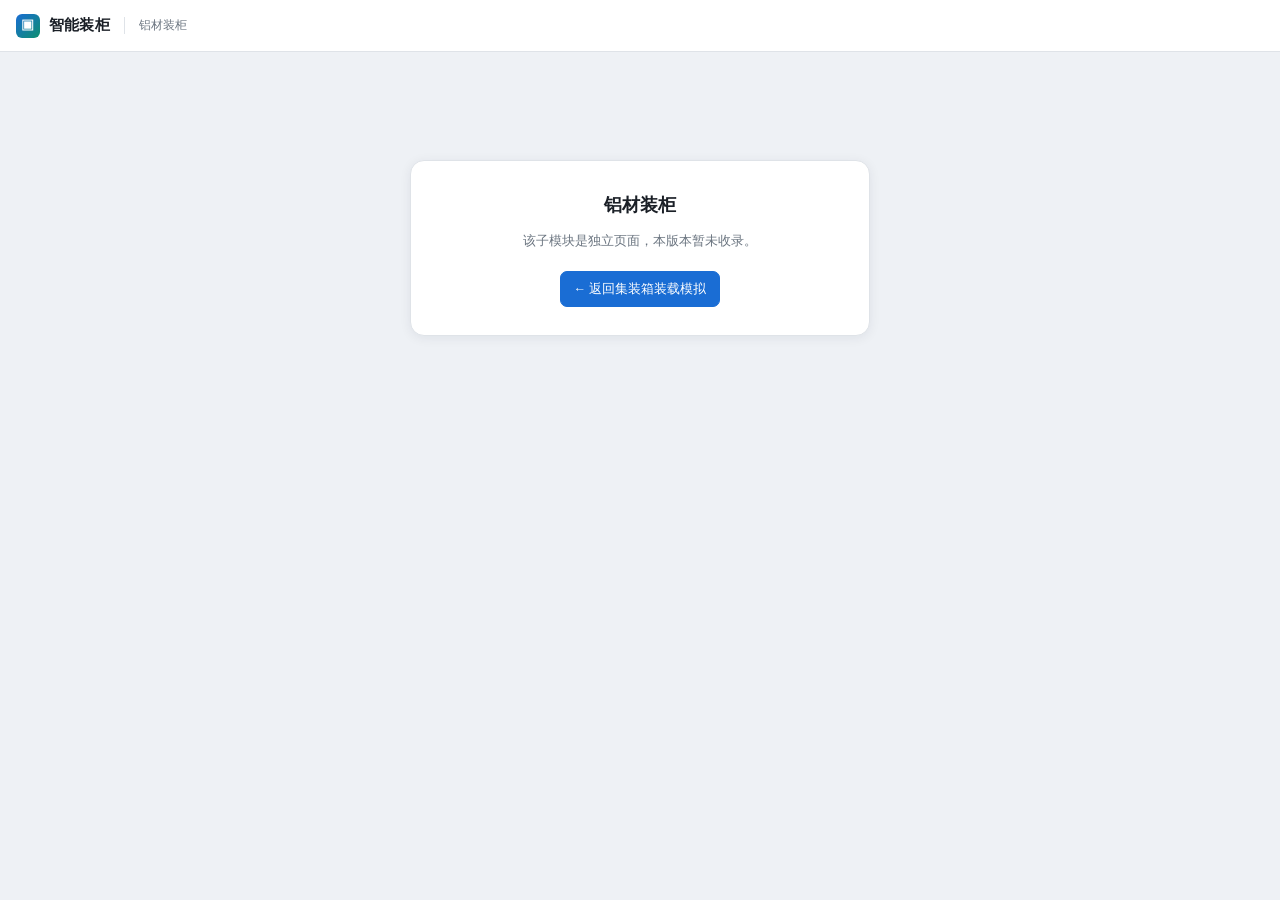
==== alu-loader.html @ 5fba4b4b "智能装柜" ====
<!DOCTYPE html>
<html lang="zh-CN">
<head>
<meta charset="UTF-8">
<meta name="viewport" content="width=device-width, initial-scale=1.0">
<title>铝材装柜 · 智能装柜</title>
<link rel="icon" type="image/svg+xml" href="icon.svg">
<link rel="stylesheet" href="css/app.css">
<style>body{overflow:auto}.wrap{max-width:460px;margin:12vh auto;padding:28px;background:#fff;border:1px solid var(--border);border-radius:14px;box-shadow:var(--shadow);text-align:center;line-height:1.8}
.wrap h2{margin:0 0 8px;font-size:18px}.wrap p{color:var(--muted);margin:0 0 18px}</style>
</head>
<body>
<header><div class="logo"><span class="mark">▣</span><span class="txt">智能装柜</span></div><span class="sub">铝材装柜</span></header>
<div class="wrap">
  <h2>铝材装柜</h2>
  <p>该子模块是独立页面，本版本暂未收录。</p>
  <a class="hbtn primary" href="index.html" style="text-decoration:none">← 返回集装箱装载模拟</a>
</div>
</body>
</html>
---- css/app.css ----
/* 智能装柜 · 样式表 */
:root{
  --bg:#eef1f5; --panel:#ffffff; --border:#dfe3e8; --text:#1a1f26; --ink:#1a1f26; --muted:#6b7580;
  --accent:#1a6dd4; --accent2:#0d8f6f; --warn:#c4790a; --err:#d13b3b;
  --shadow:0 2px 12px rgba(20,30,50,.07);
}
*{box-sizing:border-box;-webkit-tap-highlight-color:transparent}
html,body{height:100%}
body{margin:0;background:var(--bg);color:var(--text);overflow:hidden;overscroll-behavior:none;
  -webkit-text-size-adjust:100%;font-family:-apple-system,BlinkMacSystemFont,"Segoe UI","Microsoft YaHei",sans-serif;font-size:13px}
button{font-family:inherit;cursor:pointer;transition:.15s}
input,select{font-family:inherit}
.spacer{flex:1}

/* ===== 顶栏 ===== */
header{height:52px;background:#fff;border-bottom:1px solid var(--border);display:flex;align-items:center;
  gap:14px;padding:0 16px;position:relative;z-index:20}
.logo{display:flex;align-items:center;gap:9px;font-weight:650;font-size:15px;letter-spacing:.2px}
.logo .mark{width:24px;height:24px;border-radius:6px;background:linear-gradient(135deg,#1a6dd4,#0d8f6f);
  display:flex;align-items:center;justify-content:center;color:#fff;font-size:13px}
header .sub{color:var(--muted);font-size:12px;border-left:1px solid var(--border);padding-left:14px}
.hbtn{border:1px solid var(--border);background:#fff;color:var(--text);padding:6px 13px;border-radius:7px;font-size:12.5px}
a.hbtn{text-decoration:none;display:inline-flex;align-items:center;gap:4px}
.hbtn:hover{background:#f4f6f9;border-color:#c9d0d8}
.hbtn.primary{background:var(--accent);color:#fff;border-color:var(--accent);font-weight:500}
.hbtn.primary:hover{background:#155bb5}
.hbtn.smart{background:linear-gradient(135deg,#0e7c64,#14a983);color:#fff;border-color:transparent;box-shadow:0 2px 9px rgba(20,169,131,.3)}
.hbtn.smart:hover{filter:brightness(1.07)}

/* ===== 布局 ===== */
main{display:flex;height:calc(100vh - 52px)}
aside{width:352px;flex:0 0 352px;background:var(--panel);border-right:1px solid var(--border);display:flex;flex-direction:column;overflow:hidden}
.aside-scroll{flex:1;overflow-y:auto;padding:14px}
.aside-scroll::-webkit-scrollbar{width:8px}
.aside-scroll::-webkit-scrollbar-thumb{background:#cfd6de;border-radius:4px}
.sec{margin-bottom:18px}
.sec-title{font-size:11.5px;font-weight:650;color:var(--muted);letter-spacing:.6px;text-transform:uppercase;
  margin-bottom:9px;display:flex;align-items:center;gap:7px}
.sec-title::after{content:"";flex:1;height:1px;background:var(--border)}

/* 柜型 */
.types{display:grid;grid-template-columns:repeat(4,1fr);gap:6px}
.type{border:1.5px solid var(--border);background:#fff;border-radius:9px;padding:8px 4px 7px;text-align:center;
  font-size:12px;line-height:1.35;color:var(--muted)}
.type b{display:block;font-size:13px;color:var(--text);font-weight:600}
.type span{font-size:10.5px}
.type:hover{border-color:#b9c6d6}
.type.on{border-color:var(--accent);background:#eff5fe}
.type.on b{color:var(--accent)}
.type.custom{grid-column:1/-1;display:flex;align-items:center;justify-content:center;gap:7px;padding:8px 8px 7px;
  border-style:dashed;background:#fbfcfe}
.type.custom b{display:inline;font-size:12.5px}
.type.custom span{font-size:11px;letter-spacing:.2px}
.type.custom .gear{font-style:normal;opacity:.5;font-size:12px;margin-left:1px}
.type.custom:hover .gear{opacity:1;color:var(--accent)}
.type.custom.on{background:#eff5fe;border-style:solid}

/* 自定义柜弹窗 */
.cust-grid{display:grid;grid-template-columns:1fr 1fr;gap:10px;margin-bottom:12px}
.cust-grid .fld label{position:static;display:block;font-size:11.5px;color:var(--muted);margin-bottom:4px}
.cust-grid .fld input{width:100%;border:1px solid var(--border);border-radius:7px;padding:8px 10px;font-size:13px;
  text-align:left;outline:none;background:#fff}
.cust-grid .fld input:focus{border-color:var(--accent);box-shadow:0 0 0 3px rgba(26,109,212,.1)}
.cust-quick{display:flex;flex-wrap:wrap;align-items:center;gap:6px;margin-bottom:12px}
.cust-quick>span{font-size:11.5px;color:var(--muted);margin-right:2px}
.cust-quick button{border:1px solid var(--border);background:#fff;border-radius:6px;padding:4px 9px;font-size:11.5px;color:var(--text)}
.cust-quick button:hover{border-color:var(--accent);color:var(--accent);background:#f5f9ff}

/* 货物卡片 */
.item{border:1px solid var(--border);border-radius:10px;padding:9px 10px;margin-bottom:8px;background:#fcfcfd;position:relative}
.item:hover{border-color:#c9d3de}
.item-head{display:flex;align-items:center;gap:7px;margin-bottom:7px}
.swatch{width:11px;height:11px;border-radius:3px;flex:0 0 auto;box-shadow:inset 0 0 0 1px rgba(0,0,0,.13)}
.item-head input.nm{flex:1;min-width:0;border:none;background:none;font-size:12.5px;font-weight:550;color:var(--text);
  padding:1px 2px;border-radius:4px;outline:none}
.item-head input.nm:focus{background:#fff;box-shadow:0 0 0 1.5px var(--accent)}
.del{border:none;background:none;color:#aab3bd;font-size:15px;line-height:1;padding:2px 3px;border-radius:4px}
.del:hover{color:var(--err);background:#fdecec}
.grid3{display:grid;grid-template-columns:1fr 1fr 1fr;gap:5px;margin-bottom:5px}
.grid3.two{grid-template-columns:1fr 1fr}
.row2{display:grid;grid-template-columns:1fr 1fr;gap:5px;margin-bottom:5px}
.fld{position:relative}
.fld label{position:absolute;top:1px;left:5px;font-size:9px;color:#9aa4af;letter-spacing:.3px;pointer-events:none}
.fld input{width:100%;border:1px solid var(--border);border-radius:6px;padding:11px 5px 3px;font-size:12px;background:#fff;
  outline:none;text-align:center;color:var(--text)}
.fld input:focus{border-color:var(--accent);box-shadow:0 0 0 2px rgba(26,109,212,.1)}
.fld input:disabled{background:#f2f4f7;color:#b6bec7}
.fld select{width:100%;border:1px solid var(--border);border-radius:6px;padding:11px 3px 3px;font-size:11.5px;background:#fff;
  outline:none;color:var(--text);text-align:center;-webkit-appearance:none;appearance:none;background-image:none}
.fld select:focus{border-color:var(--accent);box-shadow:0 0 0 2px rgba(26,109,212,.1)}
.chips{display:flex;gap:5px;margin-top:2px}
.chip{flex:1;border:1px solid var(--border);border-radius:6px;padding:3px 6px;font-size:11px;background:#fff;color:var(--muted);
  text-align:center;user-select:none;cursor:pointer}
.chip.on{background:#eff5fe;border-color:#a9c8ef;color:var(--accent);font-weight:550}
.chip.on.neg{background:#fdf1e6;border-color:#e8c49a;color:var(--warn)}
.addbtn{width:100%;border:1.5px dashed #c5cfda;background:none;color:var(--muted);border-radius:9px;padding:8px;font-size:12.5px}
.addbtn:hover{border-color:var(--accent);color:var(--accent);background:#f7fafe}
.btnrow{display:flex;gap:6px;margin-top:2px}
.btnrow .addbtn{flex:1}
.presets{display:grid;grid-template-columns:1fr 1fr;gap:6px}
.preset{border:1px solid var(--border);background:#fff;border-radius:8px;padding:7px 6px;font-size:12px;color:var(--text)}
.preset:hover{border-color:var(--accent);color:var(--accent);background:#f7fafe}

/* 统计 */
.resultbar{border-top:1px solid var(--border);background:#fafbfc;padding:11px 14px 13px}
.util{display:flex;align-items:center;gap:12px;margin-bottom:10px}
.ring{width:56px;height:56px;flex:0 0 56px;border-radius:50%;position:relative;display:flex;align-items:center;justify-content:center;
  background:conic-gradient(#d3dae2 0deg,#d3dae2 360deg)}
.ring::after{content:"";position:absolute;inset:6px;background:#fafbfc;border-radius:50%}
.ring b{position:relative;z-index:2;font-size:14px;font-weight:700;letter-spacing:-.4px}
.util-info{flex:1;min-width:0}
.util-info .lbl{font-size:11px;color:var(--muted);margin-bottom:2px}
.util-info .big{font-size:15px;font-weight:650}
.metric{display:flex;justify-content:space-between;font-size:11.5px;padding:3px 0;color:var(--muted)}
.metric b{color:var(--text);font-weight:600;font-variant-numeric:tabular-nums}
.metric b.warn{color:var(--warn)} .metric b.err{color:var(--err)} .metric b.ok{color:var(--accent2)}

/* ===== 3D 舞台 ===== */
.stage{flex:1;position:relative;background:#e8ecf1;overflow:hidden}
#cv{display:block;width:100%;height:100%;touch-action:none}
.overlay{position:absolute;z-index:10}
.ov-tools{top:14px;right:14px;display:flex;flex-direction:column;gap:6px}
.tool{background:rgba(255,255,255,.94);border:1px solid var(--border);border-radius:8px;padding:6px 11px;font-size:12px;color:var(--text);
  box-shadow:var(--shadow);backdrop-filter:blur(6px);white-space:nowrap;text-align:left}
.tool:hover{background:#fff;border-color:var(--accent);color:var(--accent)}
.tool.on{background:var(--accent);color:#fff;border-color:var(--accent)}
.ov-hint{top:14px;left:50%;transform:translateX(-50%);background:rgba(26,31,38,.72);color:#fff;padding:6px 14px;border-radius:20px;
  font-size:11.5px;backdrop-filter:blur(6px);white-space:nowrap}
.ov-warn{bottom:14px;left:14px;max-width:340px;background:rgba(255,255,255,.96);border:1px solid #f0cfcf;border-left:3px solid var(--err);
  border-radius:8px;padding:9px 12px;box-shadow:var(--shadow);font-size:12px;display:none}
.ov-warn.show{display:block}
.ov-warn b{color:var(--err);display:block;margin-bottom:3px;font-size:12px}
.ov-warn .detail{color:var(--muted);line-height:1.6}
.ov-layer{top:14px;left:14px;background:rgba(255,255,255,.94);border:1px solid var(--border);border-radius:9px;padding:9px 12px;
  box-shadow:var(--shadow);backdrop-filter:blur(6px);display:none;min-width:190px}
.ov-layer.show{display:block}
.ov-layer .t{font-size:11px;color:var(--muted);margin-bottom:6px}
.ov-layer .t b{color:var(--text);font-size:12.5px}
.ov-layer input[type=range]{width:100%;accent-color:var(--accent)}
.empty3d{position:absolute;inset:0;display:flex;flex-direction:column;align-items:center;justify-content:center;gap:10px;color:#94a0ac;pointer-events:none}
.empty3d .big{font-size:44px;opacity:.35}
.empty3d .t{font-size:14px}
.empty3d .s{font-size:12px;opacity:.8}

/* 启动加载 */
#boot{position:fixed;inset:0;background:#eef1f5;display:flex;align-items:center;justify-content:center;flex-direction:column;gap:12px;
  z-index:999;font-size:13px;color:var(--muted)}
.spin{width:26px;height:26px;border:3px solid #d3dae2;border-top-color:var(--accent);border-radius:50%;animation:sp .8s linear infinite}
@keyframes sp{to{transform:rotate(360deg)}}
#boot.err .spin{display:none}
#boot .msg{max-width:420px;text-align:center;line-height:1.7}

/* 播放条 */
.playbar{bottom:16px;left:50%;transform:translateX(-50%);display:flex;align-items:center;gap:10px;background:rgba(255,255,255,.96);
  border:1px solid var(--border);border-radius:12px;padding:8px 14px;box-shadow:0 4px 20px rgba(20,30,50,.13);backdrop-filter:blur(8px);max-width:min(92%,720px)}
.playbar.hide{display:none}
.pbtn{width:32px;height:32px;border-radius:8px;border:1px solid var(--border);background:#fff;display:flex;align-items:center;justify-content:center;
  font-size:13px;padding:0;flex:0 0 auto}
.pbtn:hover{background:#f2f6fb;border-color:var(--accent);color:var(--accent)}
.pbtn.main{background:var(--accent);color:#fff;border-color:var(--accent);width:38px;height:38px;font-size:14px}
.pbtn.main:hover{background:#155bb5;color:#fff}
.pbtn.exp{width:auto;padding:0 12px;font-size:12px;font-weight:600;height:32px;color:var(--accent);white-space:nowrap;flex:0 0 auto}
.pbtn.exp:disabled{opacity:.55;cursor:default}
.pbtn.exp:not(:disabled):hover{background:var(--accent);color:#fff}
.playbar input[type=range]{flex:1;min-width:90px;accent-color:var(--accent);cursor:pointer}
.pinfo{font-size:11.5px;color:var(--muted);white-space:nowrap;font-variant-numeric:tabular-nums;min-width:118px;text-align:right}
.pinfo b{color:var(--text)}
.pspeed{border:1px solid var(--border);border-radius:6px;background:#fff;font-size:11.5px;padding:4px 4px;color:var(--text);outline:none;cursor:pointer}

/* 装载顺序 */
.ov-order{top:14px;left:14px;width:266px;max-height:64vh;background:rgba(255,255,255,.97);border:1px solid var(--border);border-radius:10px;
  box-shadow:var(--shadow);backdrop-filter:blur(8px);display:none;flex-direction:column;overflow:hidden}
.ov-order.show{display:flex}
.ov-order .hd{padding:9px 12px;border-bottom:1px solid var(--border);font-size:12px;font-weight:600;display:flex;align-items:center;justify-content:space-between}
.ov-order .hd span{font-weight:400;color:var(--muted);font-size:11px}
.ov-order .list{overflow-y:auto;padding:4px}
.ov-order .list::-webkit-scrollbar{width:7px}
.ov-order .list::-webkit-scrollbar-thumb{background:#cfd6de;border-radius:4px}
.orow{display:flex;gap:8px;align-items:center;padding:5px 8px;border-radius:6px;font-size:11.5px;cursor:pointer;white-space:nowrap}
.orow:hover{background:#f2f6fb}
.orow.cur{background:#fff2e8;box-shadow:inset 0 0 0 1px #f0c9a8}
.orow .no{width:22px;flex:0 0 22px;text-align:right;color:var(--muted);font-variant-numeric:tabular-nums;font-size:11px}
.orow.cur .no{color:#c4620a;font-weight:700}
.orow .nm{flex:1;min-width:0;overflow:hidden;text-overflow:ellipsis}
.orow .nm i{font-style:normal;color:#c4790a;font-size:11px}
.orow .pos{color:var(--muted);font-size:10.5px;font-variant-numeric:tabular-nums}
.orow .sw2{width:8px;height:8px;border-radius:2px;flex:0 0 8px}

/* 弹窗 */
.modal-bg{position:fixed;inset:0;background:rgba(26,31,38,.45);display:none;align-items:center;justify-content:center;z-index:200;padding:20px}
.modal-bg.show{display:flex}
.modal{background:#fff;border-radius:14px;padding:22px 24px;max-width:560px;width:100%;box-shadow:0 16px 48px rgba(0,0,0,.22);max-height:90vh;overflow-y:auto}
.modal h3{margin:0 0 6px;font-size:16px}
.modal p{color:var(--muted);font-size:12.5px;margin:0 0 16px;line-height:1.6}
.modal .row{display:flex;gap:8px;justify-content:flex-end;margin-top:14px}
.modal.wide{max-width:640px}
.imp-row{display:flex;align-items:center;gap:10px;margin-bottom:12px;font-size:13px}
.imp-row .fname{color:var(--muted);font-size:12.5px}
.imp-row .ulbl{font-size:12px;color:var(--muted)}
.filebtn{border:1px solid var(--border);background:#f6f8fa;border-radius:7px;padding:7px 14px;font-size:12.5px;cursor:pointer;display:inline-block}
.filebtn:hover{background:#eef1f4;border-color:var(--accent);color:var(--accent)}
.modal textarea{width:100%;height:132px;border:1px solid var(--border);border-radius:8px;padding:10px 12px;font-family:ui-monospace,Consolas,monospace;
  font-size:12px;line-height:1.6;outline:none;resize:vertical;color:var(--text)}
.modal textarea:focus{border-color:var(--accent);box-shadow:0 0 0 3px rgba(26,109,212,.1)}
.modal select{border:1px solid var(--border);border-radius:6px;padding:5px 8px;font-size:12.5px;background:#fff;color:var(--text);outline:none}
.imp-hint{font-size:11.5px;color:var(--muted);line-height:1.7;margin:8px 0 0;background:#f7f9fb;border-radius:6px;padding:8px 10px}
.imp-hint code{background:#eef1f4;padding:1px 4px;border-radius:3px;font-size:11px}
.imp-msg{font-size:12.5px;margin-top:10px;line-height:1.6;min-height:18px}
.imp-msg.ok{color:var(--accent2)} .imp-msg.bad{color:var(--err)}

/* 提示条 */
#toast{position:fixed;left:50%;bottom:74px;transform:translateX(-50%);background:#1a1f26;color:#fff;padding:10px 18px;border-radius:8px;
  font-size:12.5px;box-shadow:0 6px 24px rgba(0,0,0,.22);z-index:300;opacity:0;transition:.25s;pointer-events:none;max-width:80vw;text-align:center;line-height:1.5}
#toast.on{opacity:1;transform:translateX(-50%) translateY(-6px)}

/* 智能满载报告 */
.smart-card{right:14px;top:14px;width:242px;z-index:60;background:rgba(255,255,255,.975);border:1px solid var(--border);border-radius:12px;
  box-shadow:0 12px 34px rgba(16,32,56,.17);padding:12px 13px 10px;font-size:12px;color:var(--ink);opacity:0;transform:translateY(-9px);transition:.26s;pointer-events:none}
.smart-card.on{opacity:1;transform:none;pointer-events:auto}
.smart-card .hd{display:flex;align-items:center;gap:6px;font-weight:650;font-size:12.5px;margin-bottom:7px}
.smart-card .hd .x{margin-left:auto;border:none;background:#f1f4f7;color:var(--muted);width:20px;height:20px;border-radius:50%;font-size:11px;line-height:1}
.smart-card .row{display:flex;justify-content:space-between;gap:8px;padding:3px 0;color:var(--muted)}
.smart-card .row b{color:var(--ink);font-variant-numeric:tabular-nums;font-weight:600;text-align:right}
.smart-card .bar{height:6px;border-radius:3px;background:#e6ebf1;overflow:hidden;margin:5px 0 9px}
.smart-card .bar i{display:block;height:100%;border-radius:3px;width:0;background:linear-gradient(90deg,#12a37f,#4cc79b);transition:width .9s cubic-bezier(.22,1,.36,1)}

/* ===== 移动端 / PWA ===== */
.only-m{display:none}
.mchip{display:none}
.sheet-hd{display:none}
.scrim{position:fixed;inset:0;background:rgba(20,30,50,.4);z-index:55;opacity:0;pointer-events:none;transition:opacity .22s}
.scrim.show{opacity:1;pointer-events:auto}

@media (max-width:900px){
  main{height:calc(100vh - 52px);height:calc(100dvh - 52px);display:block}
  header .sub{display:none}
}
@media (max-width:760px){
  header{height:50px;padding:0 10px;gap:7px}
  .logo{font-size:14px;gap:7px}
  .logo .mark{width:22px;height:22px;font-size:12px;border-radius:5px}
  .hbtn{padding:6px 9px;font-size:12px;border-radius:6px}
  .only-m{display:inline-flex;align-items:center;justify-content:center}
  .only-d{display:none}
  main{position:relative;height:calc(100vh - 50px);height:calc(100dvh - 50px)}
  .stage{position:absolute;inset:0}
  aside{position:fixed;left:0;right:0;bottom:0;z-index:60;width:100%;flex:none;max-height:86dvh;border-right:none;border-radius:18px 18px 0 0;
    box-shadow:0 -10px 34px rgba(20,30,50,.22);transform:translateY(102%);transition:transform .28s cubic-bezier(.32,.72,.3,1);padding-bottom:env(safe-area-inset-bottom)}
  body.sheet aside{transform:translateY(0)}
  .sheet-hd{display:flex;align-items:center;padding:10px 14px 8px;border-bottom:1px solid var(--border);position:relative;flex:0 0 auto}
  .sheet-hd .grab{position:absolute;top:5px;left:50%;transform:translateX(-50%);width:38px;height:4px;border-radius:2px;background:#d7dde4}
  .sheet-hd b{font-size:13px}
  .sheet-hd .exp{margin-left:auto;border:none;background:#eff5fe;color:var(--accent);padding:5px 10px;border-radius:6px;font-size:12px;font-weight:550}
  .sheet-hd .shx{margin-left:auto;border:none;background:#f1f4f7;color:var(--muted);width:27px;height:27px;border-radius:50%;font-size:13px;line-height:1}
  .aside-scroll{padding:12px}
  .fld input{font-size:16px}
  .mchip{display:flex;align-items:center;gap:8px;top:8px;left:8px;background:rgba(255,255,255,.95);border:1px solid var(--border);border-radius:20px;
    padding:6px 12px;box-shadow:var(--shadow);backdrop-filter:blur(6px);cursor:pointer}
  .mchip b{font-size:14px;color:var(--accent);font-variant-numeric:tabular-nums}
  .mchip span{color:var(--muted);font-size:11.5px}
  .mchip.act{border-color:#a9c8ef}
  .ov-tools{top:8px;right:8px;gap:5px}
  .tool{padding:5px 9px;font-size:11.5px;border-radius:7px}
  .ov-hint{display:none}
  .ov-layer{top:56px;left:8px;right:8px;min-width:0}
  .ov-order{top:8px;left:8px;right:8px;width:auto;max-height:44dvh}
  .ov-warn{left:8px;right:8px;bottom:74px;max-width:none}
  .playbar{left:8px;right:8px;transform:none;bottom:10px;max-width:none;padding:6px 9px;gap:7px;border-radius:11px}
  .pbtn.main{width:34px;height:34px}
  .pinfo{min-width:0;font-size:10.5px;flex:0 1 auto;overflow:hidden;text-overflow:ellipsis}
  .playbar input[type=range]{min-width:56px}
  .pspeed{font-size:11px;padding:3px 2px}
  .modal-bg{padding:0;align-items:flex-end}
  .modal{max-width:100%;border-radius:16px 16px 0 0;max-height:92dvh;padding:18px 16px;padding-bottom:calc(18px + env(safe-area-inset-bottom))}
  .imp-row{flex-wrap:wrap}
  .smart-card{left:8px;right:8px;top:auto;width:auto;bottom:76px}
}
@media (max-width:480px){
  .logo .txt{display:none}
  .hbtn{padding:6px 8px;font-size:11.5px}
  header{gap:6px}
}
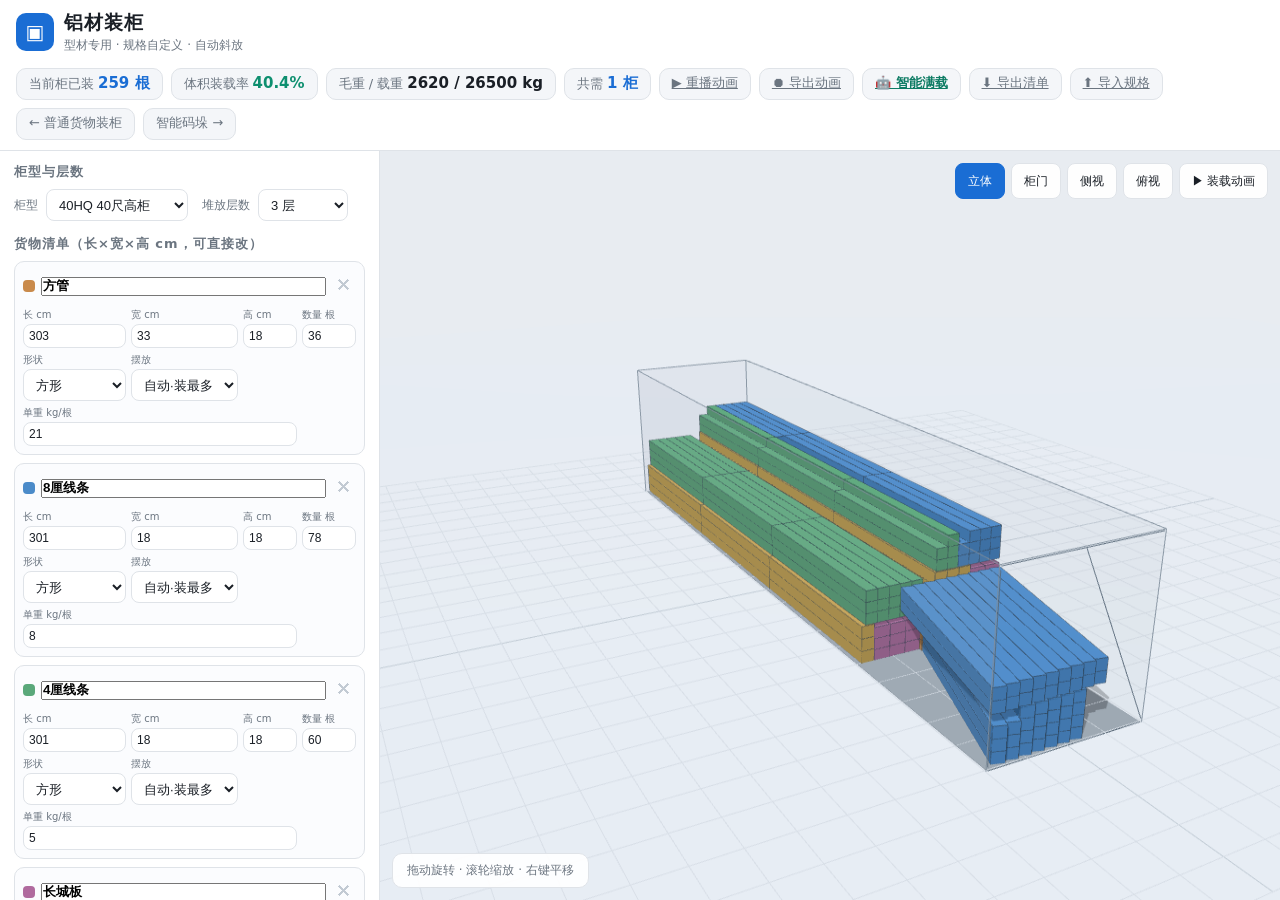
==== commit 389a6470: "Add alu-loader clone: aluminum profile container loading (40HQ default, 259 profiles, auto diagonal)" ====
--- a/alu-loader.html
+++ b/alu-loader.html
@@ -2,19 +2,2333 @@
 <html lang="zh-CN">
 <head>
 <meta charset="UTF-8">
-<meta name="viewport" content="width=device-width, initial-scale=1.0">
-<title>铝材装柜 · 智能装柜</title>
-<link rel="icon" type="image/svg+xml" href="icon.svg">
-<link rel="stylesheet" href="css/app.css">
-<style>body{overflow:auto}.wrap{max-width:460px;margin:12vh auto;padding:28px;background:#fff;border:1px solid var(--border);border-radius:14px;box-shadow:var(--shadow);text-align:center;line-height:1.8}
-.wrap h2{margin:0 0 8px;font-size:18px}.wrap p{color:var(--muted);margin:0 0 18px}</style>
+<meta name="viewport" content="width=device-width, initial-scale=1.0, viewport-fit=cover">
+<title>铝材装柜 · 专用排柜</title>
+<meta name="theme-color" content="#1a6dd4">
+<meta name="color-scheme" content="light dark">
+<link rel="icon" href="data:,">
+<style>
+  :root{
+    --bg:#eef1f5; --panel:#ffffff; --border:#dfe3e8; --text:#1a1f26; --muted:#6b7580;
+    --accent:#1a6dd4; --accent2:#0d8f6f; --ok:#0d8f6f; --warn:#c4790a; --err:#d13b3b;
+  }
+  *{margin:0;padding:0;box-sizing:border-box;}
+  html,body{height:100%;}
+  body{
+    background:var(--bg); color:var(--text);
+    font-family:"PingFang SC","Microsoft YaHei",system-ui,sans-serif;
+    display:flex; flex-direction:column; overflow:hidden;
+  }
+  /* ---------- 顶栏 ---------- */
+  header{
+    flex:0 0 auto; display:flex; align-items:center; gap:14px; flex-wrap:wrap;
+    background:var(--panel); border-bottom:1px solid var(--border); padding:10px 16px;
+  }
+  .logo{display:flex; align-items:center; gap:10px;}
+  .logo .mark{
+    width:38px;height:38px;border-radius:10px;background:var(--accent);color:#fff;
+    display:flex;align-items:center;justify-content:center;font-size:20px;
+  }
+  .logo b{font-size:19px;letter-spacing:1px;}
+  .logo .sub{font-size:12px;color:var(--muted);margin-top:1px;}
+  .hspacer{flex:1;}
+  .chips{display:flex;gap:8px;flex-wrap:wrap;}
+  .chip{
+    background:#f4f6f9;border:1px solid var(--border);border-radius:10px;
+    padding:5px 12px;font-size:13px;color:var(--muted);white-space:nowrap;
+  }
+  .chip b{color:var(--text);font-size:15px;margin-left:4px;}
+  .chip b.ok{color:var(--accent2);} .chip b.blue{color:var(--accent);} .chip b.warn{color:var(--warn);}
+  /* ---------- 主体 ---------- */
+  main{flex:1; display:flex; min-height:0;}
+  #side{
+    flex:0 0 380px; background:var(--panel); border-right:1px solid var(--border);
+    display:flex; flex-direction:column; min-height:0;
+  }
+  #sideScroll{flex:1; overflow-y:auto; padding:12px 14px 20px;}
+  .sec-title{font-size:13px;font-weight:700;color:var(--muted);margin:14px 0 8px;letter-spacing:1px;}
+  .sec-title:first-child{margin-top:0;}
+  select,input[type=text],input[type=number]{
+    border:1px solid var(--border); border-radius:8px; padding:6px 8px; font-size:13px;
+    background:#fff; color:var(--text); outline:none; min-width:0;
+  }
+  select:focus,input:focus{border-color:var(--accent);}
+  .row2{display:flex; gap:8px; align-items:center;}
+  .row2 label{font-size:12px;color:var(--muted);white-space:nowrap;}
+  /* 型材表 */
+  .alu-row{
+    border:1px solid var(--border); border-radius:10px; padding:8px; margin-bottom:8px; background:#fbfcfe;
+  }
+  .alu-row .top{display:flex; gap:6px; align-items:center; margin-bottom:6px;}
+  .alu-row .top .dot{width:12px;height:12px;border-radius:4px;flex:0 0 12px;}
+  .alu-row .top input.name{flex:1; font-weight:600;}
+  .alu-row .top .del{
+    flex:0 0 24px; height:24px; border:none; background:none; color:#c2cad3; font-size:16px; cursor:pointer; border-radius:6px;
+  }
+  .alu-row .top .del:hover{color:var(--err); background:#fdf1f0;}
+  .alu-row .grid{display:grid; grid-template-columns:repeat(4,1fr); gap:5px;}
+  .alu-row .grid .fld label{display:block;font-size:10px;color:var(--muted);margin-bottom:2px;}
+  .alu-row .grid input{width:100%; padding:4px 5px; font-size:12px;}
+  button.primary{
+    width:100%; border:none; border-radius:10px; background:var(--accent); color:#fff;
+    font-size:15px; font-weight:700; padding:11px; cursor:pointer; letter-spacing:2px;
+  }
+  button.primary:hover{background:#155cb4;}
+  button.ghost{
+    width:100%; border:1px dashed var(--border); border-radius:10px; background:none;
+    color:var(--muted); font-size:13px; padding:8px; cursor:pointer; margin-top:8px;
+  }
+  button.ghost:hover{color:var(--accent); border-color:var(--accent);}
+  /* 方案说明 */
+  #planBox{font-size:12px; line-height:1.75; color:var(--text);}
+  #planBox .c-title{font-weight:700; color:var(--accent); margin:8px 0 2px;}
+  #planBox .li{padding-left:10px; text-indent:-10px;}
+  #planBox .tg{color:var(--warn); font-weight:600;}
+  #planBox .none{color:var(--muted);}
+  /* 柜 tabs */
+  #ctabs{display:flex; gap:6px; flex-wrap:wrap; margin-bottom:4px;}
+  #ctabs button{
+    border:1px solid var(--border); background:#f4f6f9; color:var(--muted);
+    border-radius:8px; padding:5px 14px; font-size:13px; cursor:pointer; font-weight:600;
+  }
+  #ctabs button.on{background:var(--accent); border-color:var(--accent); color:#fff;}
+  /* ---------- 3D 区 ---------- */
+  #stageWrap{flex:1; position:relative; min-width:0;}
+  #cv{width:100%; height:100%; display:block;}
+  .overlay{
+    position:absolute; left:12px; bottom:12px; background:rgba(255,255,255,.92);
+    border:1px solid var(--border); border-radius:10px; padding:8px 14px; font-size:12px; color:var(--muted);
+  }
+  #empty3d{
+    position:absolute; inset:0; display:flex; align-items:center; justify-content:center;
+    color:var(--muted); font-size:14px; flex-direction:column; gap:8px;
+  }
+  .tools{position:absolute; right:12px; top:12px; display:flex; gap:6px;}
+  .tools button{
+    border:1px solid var(--border); background:rgba(255,255,255,.92); color:var(--text);
+    border-radius:8px; padding:6px 12px; font-size:12px; cursor:pointer;
+  }
+  .tools button.on{background:var(--accent); border-color:var(--accent); color:#fff;}
+  #boot{
+    position:absolute; inset:0; background:var(--bg); display:flex; align-items:center; justify-content:center;
+    flex-direction:column; gap:12px; color:var(--muted); font-size:13px;
+  }
+  #boot .spin{width:34px;height:34px;border-radius:50%;border:3px solid var(--border);border-top-color:var(--accent);animation:sp 1s linear infinite;}
+  @keyframes sp{to{transform:rotate(360deg)}}
+  /* 导入弹窗 */
+  .modal-bg{
+    position:fixed; inset:0; background:rgba(26,31,38,.45); display:none;
+    align-items:center; justify-content:center; z-index:200; padding:20px;
+  }
+  .modal-bg.show{display:flex;}
+  .modal{
+    background:#fff; border-radius:14px; padding:22px 24px; max-width:560px; width:100%;
+    box-shadow:0 16px 48px rgba(0,0,0,.22); max-height:90vh; overflow-y:auto;
+  }
+  .modal h3{margin:0 0 6px; font-size:16px;}
+  .modal p{color:var(--muted); font-size:12.5px; margin:0 0 14px; line-height:1.6;}
+  .imp-row{display:flex; align-items:center; gap:10px; margin-bottom:12px; font-size:13px; flex-wrap:wrap;}
+  .filebtn{
+    border:1px solid var(--border); background:#f6f8fa; border-radius:7px;
+    padding:7px 14px; font-size:12.5px; cursor:pointer; display:inline-block;
+  }
+  .filebtn:hover{background:#eef1f4; border-color:var(--accent); color:var(--accent);}
+  .modal textarea{
+    width:100%; height:120px; border:1px solid var(--border); border-radius:8px;
+    padding:10px; font-size:12.5px; font-family:inherit; resize:vertical;
+  }
+  .modal select{
+    border:1px solid var(--border); border-radius:7px; padding:6px 10px; font-size:12.5px;
+  }
+  .modal .row{display:flex; gap:8px; justify-content:flex-end; margin-top:14px;}
+  .modal .btn{border:1px solid var(--border); background:#fff; border-radius:8px; padding:9px 18px; font-size:13px; cursor:pointer;}
+  .modal .btn.primary{background:var(--accent); border-color:var(--accent); color:#fff; font-weight:600;}
+  .imp-msg{font-size:12.5px; margin-top:10px; line-height:1.6; min-height:18px;}
+  .imp-msg.ok{color:#0e9f6e;}
+  .imp-msg.bad{color:#d64545;}
+
+  /* 自定义柜尺寸 */
+  .cust-grid{display:grid; grid-template-columns:1fr 1fr; gap:10px; margin-bottom:10px;}
+  .cust-grid .fld label{position:static; display:block; font-size:11.5px; color:var(--muted); margin-bottom:4px;}
+  .cust-grid .fld input{
+    width:100%; border:1px solid var(--border); border-radius:7px; padding:8px 10px;
+    font-size:13px; text-align:left; outline:none; background:#fff; color:var(--text);
+  }
+  .cust-grid .fld input:focus{border-color:var(--accent); box-shadow:0 0 0 3px rgba(26,109,212,.1);}
+  .cust-quick{display:flex; flex-wrap:wrap; align-items:center; gap:6px; margin-bottom:8px;}
+  .cust-quick>span{font-size:11.5px; color:var(--muted); margin-right:2px;}
+  .cust-quick button{
+    border:1px solid var(--border); background:#fff; border-radius:6px; padding:4px 9px;
+    font-size:11.5px; color:var(--text); cursor:pointer;
+  }
+  .cust-quick button:hover{border-color:var(--accent); color:var(--accent); background:#f5f9ff;}
+
+  /* 移动端 */
+  @media (max-width:820px){
+    main{flex-direction:column;}
+    #side{flex:0 0 auto; max-height:38vh; border-right:none; border-bottom:1px solid var(--border);}
+    #stageWrap{flex:1 1 0; min-height:270px;}
+    .tools{top:8px; right:8px;}
+    .modal-bg{padding:0; align-items:flex-end;}
+    .modal{max-width:100%; border-radius:16px 16px 0 0; max-height:92dvh; padding:18px 16px;
+      padding-bottom:calc(18px + env(safe-area-inset-bottom));}
+  }
+
+  @media (prefers-color-scheme: dark){
+    :root{ --bg:#14181e; --panel:#1e242c; --border:#333d47; --text:#e8edf2; --muted:#9aa7b3; }
+    select,input[type=text],input[type=number]{ background:#171c22; color:var(--text); }
+    .alu-row{ background:#222a33; }
+    .chip{ background:#232a33; }
+    #ctabs button{ background:#232a33; }
+    .modal{ background:#1e242c; color:var(--text); }
+    .modal textarea{ background:#171c22; color:var(--text); border-color:var(--border); }
+    .modal .btn{ background:#232a33; color:var(--text); }
+    .filebtn{ background:#232a33; }
+    .cust-grid .fld input{ background:#171c22; color:var(--text); }
+    .cust-quick button{ background:#232a33; color:var(--text); }
+    .overlay,.tools button{ background:rgba(30,36,44,.92); color:var(--text); }
+  }
+  /* tap targets */
+  button, select, .chip{ min-height:32px; }
+  .tools button{ min-height:36px; }
+</style>
+<div class="modal-bg" id="custModal">
+  <div class="modal">
+    <h3>自定义柜子内尺寸</h3>
+    <p>填柜内净空（已扣除柜壁、门框），单位 cm。适合开顶柜、框架柜、铁路箱、非标特种柜。</p>
+    <div class="cust-grid">
+      <div class="fld"><label>内长 L（cm）</label><input id="custL" type="number" min="100" max="2000" step="0.5" inputmode="decimal"></div>
+      <div class="fld"><label>内宽 W（cm）</label><input id="custW" type="number" min="100" max="400" step="0.5" inputmode="decimal"></div>
+      <div class="fld"><label>内高 H（cm）</label><input id="custH" type="number" min="100" max="450" step="0.5" inputmode="decimal"></div>
+      <div class="fld"><label>限重（kg）</label><input id="custP" type="number" min="0" max="60000" step="100" inputmode="numeric"></div>
+    </div>
+    <div class="cust-quick">
+      <span>快捷填充</span>
+      <button type="button" data-q="20GP">20GP</button>
+      <button type="button" data-q="40GP">40GP</button>
+      <button type="button" data-q="40HQ">40HQ</button>
+      <button type="button" data-q="45HQ">45HQ</button>
+      <button type="button" data-q="TRUCK">13m 平板车</button>
+    </div>
+    <div class="imp-msg" id="custMsg"></div>
+    <div class="row">
+      <button class="btn" id="custCancel">取消</button>
+      <button class="btn primary" id="custApply">应用并排柜</button>
+    </div>
+  </div>
+</div>
+
+<div class="modal-bg" id="importModal">
+  <div class="modal">
+    <h3>导入型材规格</h3>
+    <p>支持 Excel（.xlsx/.xls）、CSV、TXT，也可把表格直接粘贴到下面的框里。<br>
+    表头需含「长 / 宽 / 高 / 数量」，品名、单重可选。单位自动识别（cm / mm / m），也可手动指定。</p>
+    <div class="imp-row">
+      <label class="filebtn">选择文件<input type="file" id="impFile" accept=".csv,.xlsx,.xls,.txt" hidden></label>
+      <span id="impFileName" style="color:var(--muted);font-size:12.5px;">未选择文件</span>
+      <span style="margin-left:auto;font-size:12.5px;color:var(--muted);">单位
+        <select id="impUnit">
+          <option value="auto" selected>自动</option>
+          <option value="cm">cm</option>
+          <option value="mm">mm</option>
+          <option value="m">m</option>
+        </select>
+      </span>
+    </div>
+    <textarea id="impPaste" placeholder="或在此粘贴表格内容（从 Excel 复制后直接 Ctrl+V）&#10;例：&#10;品名,长,宽,高,数量,单重&#10;方管,303,33,18,36,21"></textarea>
+    <div class="imp-msg" id="impMsg"></div>
+    <div class="row">
+      <button class="btn" id="impCancel">取消</button>
+      <button class="btn primary" id="impOk">导入并替换</button>
+    </div>
+  </div>
+</div>
+
+<script src="[data-uri]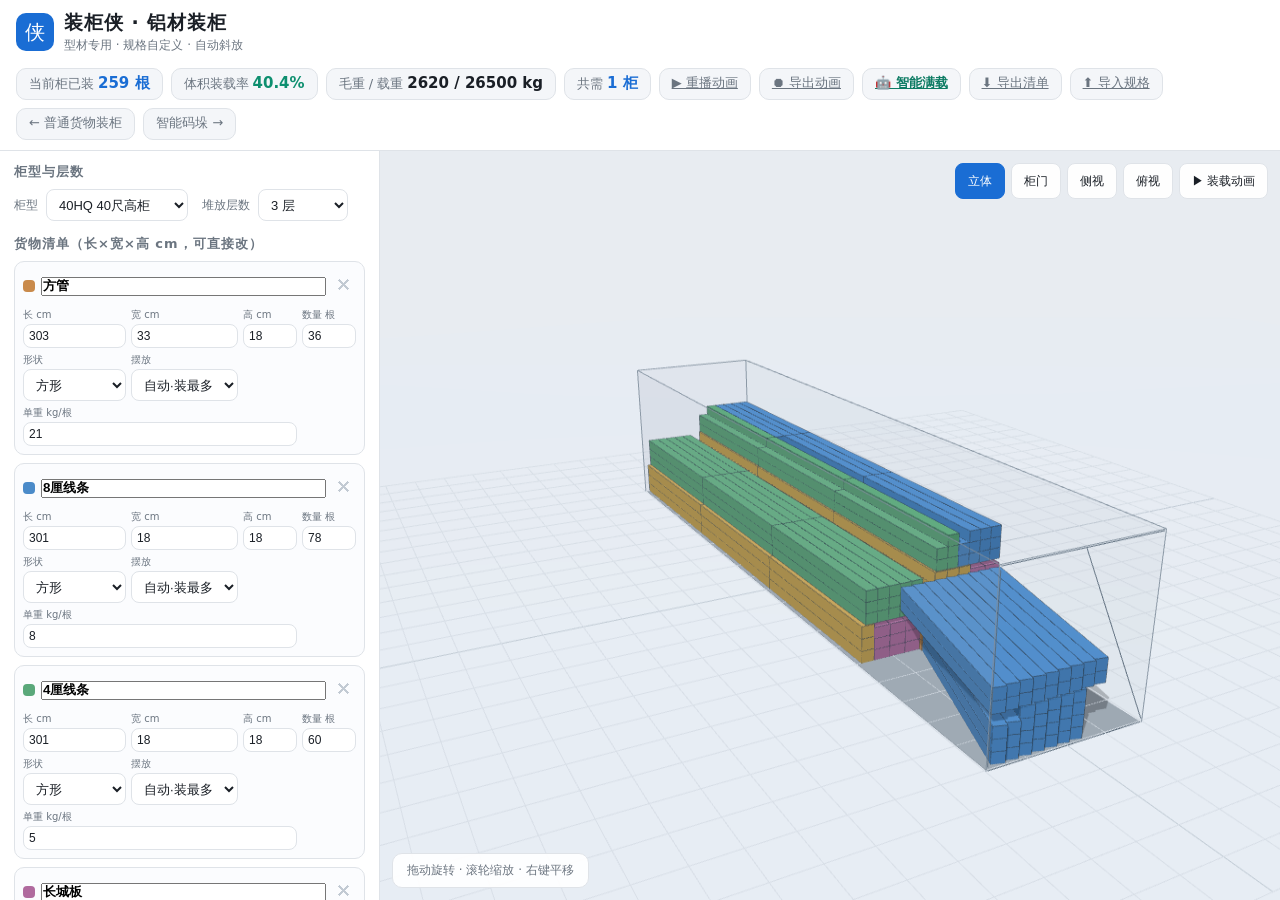
==== commit 7886ebf3: "装柜侠重写版：自定义页真3D自动铺满 + 铝材页移动端舞台放大 + 码垛层高修复，品牌统一装柜侠，默认货物120x100x110cm" ====
--- a/alu-loader.html
+++ b/alu-loader.html
@@ -3,7 +3,7 @@
 <head>
 <meta charset="UTF-8">
 <meta name="viewport" content="width=device-width, initial-scale=1.0, viewport-fit=cover">
-<title>铝材装柜 · 专用排柜</title>
+<title>铝材装柜 · 专用排柜 · 装柜侠</title>
 <meta name="theme-color" content="#1a6dd4">
 <meta name="color-scheme" content="light dark">
 <link rel="icon" href="data:,">
@@ -14,6 +14,7 @@
   }
   *{margin:0;padding:0;box-sizing:border-box;}
   html,body{height:100%;}
+  body{height:100vh; height:100dvh;}
   body{
     background:var(--bg); color:var(--text);
     font-family:"PingFang SC","Microsoft YaHei",system-ui,sans-serif;
@@ -94,7 +95,7 @@
   #ctabs button.on{background:var(--accent); border-color:var(--accent); color:#fff;}
   /* ---------- 3D 区 ---------- */
   #stageWrap{flex:1; position:relative; min-width:0;}
-  #cv{width:100%; height:100%; display:block;}
+  #cv{width:100%; height:100%; display:block; touch-action:none;}
   .overlay{
     position:absolute; left:12px; bottom:12px; background:rgba(255,255,255,.92);
     border:1px solid var(--border); border-radius:10px; padding:8px 14px; font-size:12px; color:var(--muted);
@@ -165,10 +166,13 @@
 
   /* 移动端 */
   @media (max-width:820px){
-    main{flex-direction:column;}
-    #side{flex:0 0 auto; max-height:38vh; border-right:none; border-bottom:1px solid var(--border);}
-    #stageWrap{flex:1 1 0; min-height:270px;}
-    .tools{top:8px; right:8px;}
+    main{flex-direction:column; padding-bottom:env(safe-area-inset-bottom);}
+    #side{flex:0 0 auto; max-height:30vh; border-right:none; border-bottom:1px solid var(--border);}
+    #stageWrap{flex:1 1 auto; min-height:52vh; min-height:52dvh;}
+    .tools{top:8px; right:8px; left:8px; justify-content:flex-end; flex-wrap:wrap;}
+    .tools button{padding:7px 10px; font-size:12px;}
+    .overlay{display:none;}
+    #empty3d{bottom:calc(12px + env(safe-area-inset-bottom));}
     .modal-bg{padding:0; align-items:flex-end;}
     .modal{max-width:100%; border-radius:16px 16px 0 0; max-height:92dvh; padding:18px 16px;
       padding-bottom:calc(18px + env(safe-area-inset-bottom));}
@@ -249,8 +253,8 @@
 <body>
 <header>
   <div class="logo">
-    <div class="mark">▣</div>
-    <div><b>铝材装柜</b><div class="sub">型材专用 · 规格自定义 · 自动斜放</div></div>
+    <div class="mark">侠</div>
+    <div><b>装柜侠 · 铝材装柜</b><div class="sub">型材专用 · 规格自定义 · 自动斜放</div></div>
   </div>
   <div class="hspacer"></div>
   <div class="chips">
@@ -263,8 +267,8 @@
     <a href="javascript:void(0)" class="chip" id="smartAluBtn" style="cursor:pointer;color:#0e7c64;font-weight:600;">🤖 智能满载</a>
     <a href="javascript:void(0)" class="chip" id="expBtn" style="cursor:pointer;">⬇ 导出清单</a>
     <a href="javascript:void(0)" class="chip" id="impBtn" style="cursor:pointer;">⬆ 导入规格</a>
-    <a href="https://zg.iiboox.cn/" target="_blank" rel="noopener" class="chip" style="text-decoration:none;cursor:pointer;">← 普通货物装柜</a>
-    <a href="https://zg.iiboox.cn/dapei.html" target="_blank" rel="noopener" class="chip" style="text-decoration:none;cursor:pointer;">智能码垛 →</a>
+    <a href="index.html" class="chip" style="text-decoration:none;cursor:pointer;">← 普通货物装柜</a>
+    <a href="dapei.html" class="chip" style="text-decoration:none;cursor:pointer;">智能码垛 →</a>
   </div>
 </header>
 <main>
@@ -1575,6 +1579,8 @@
   scene.add(containerGroup, cargoGroup);
 
   window.addEventListener('resize', resize);
+  window.addEventListener('orientationchange', function(){ setTimeout(resize, 350); });
+  if (window.visualViewport) window.visualViewport.addEventListener('resize', resize);
   resize();
   (function loop(now) {
     requestAnimationFrame(loop);
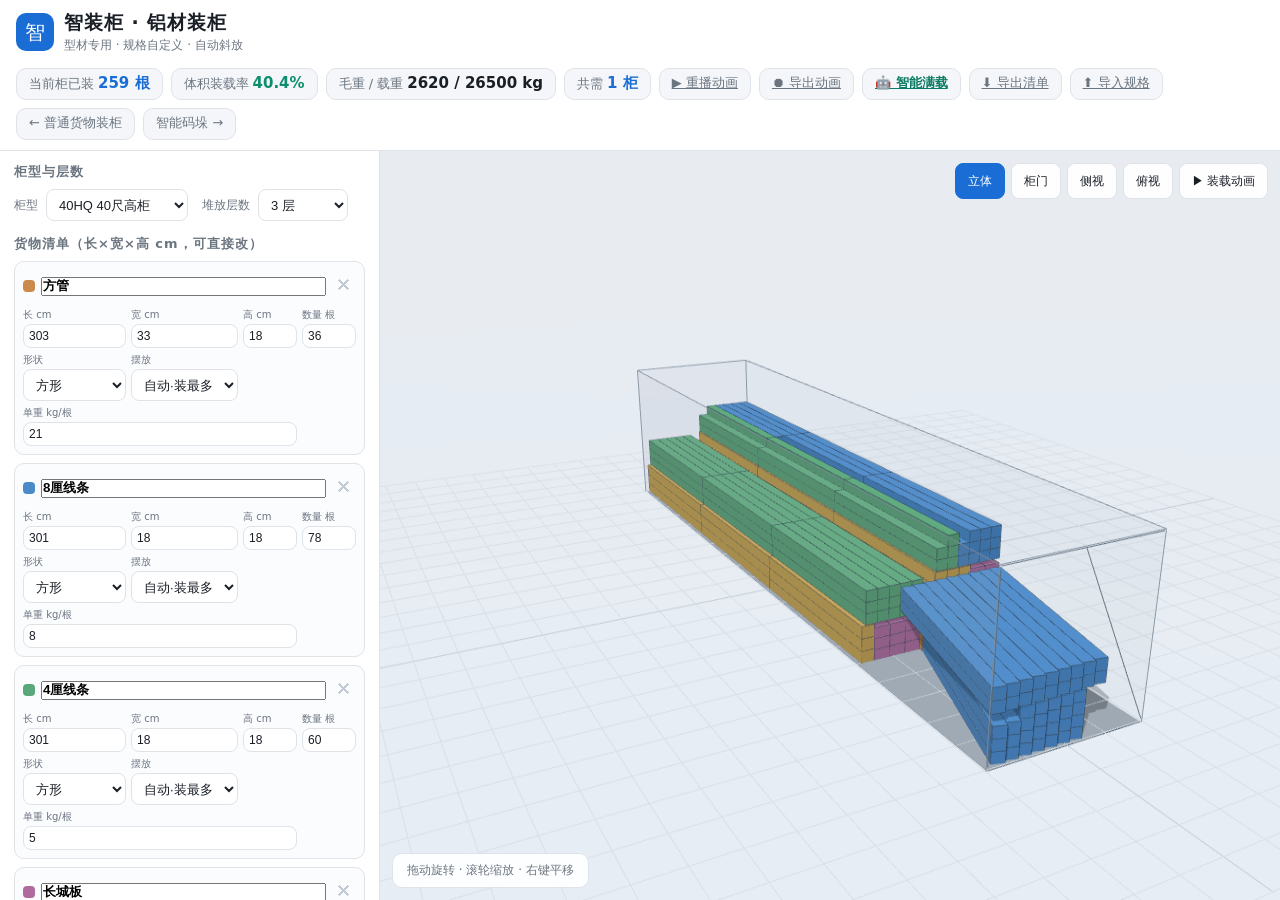
==== commit 9096329e: "品牌改回智装柜，手机顶栏按钮居中" ====
--- a/alu-loader.html
+++ b/alu-loader.html
@@ -3,7 +3,7 @@
 <head>
 <meta charset="UTF-8">
 <meta name="viewport" content="width=device-width, initial-scale=1.0, viewport-fit=cover">
-<title>铝材装柜 · 专用排柜 · 装柜侠</title>
+<title>铝材装柜 · 专用排柜 · 智装柜</title>
 <meta name="theme-color" content="#1a6dd4">
 <meta name="color-scheme" content="light dark">
 <link rel="icon" href="data:,">
@@ -253,8 +253,8 @@
 <body>
 <header>
   <div class="logo">
-    <div class="mark">侠</div>
-    <div><b>装柜侠 · 铝材装柜</b><div class="sub">型材专用 · 规格自定义 · 自动斜放</div></div>
+    <div class="mark">智</div>
+    <div><b>智装柜 · 铝材装柜</b><div class="sub">型材专用 · 规格自定义 · 自动斜放</div></div>
   </div>
   <div class="hspacer"></div>
   <div class="chips">
